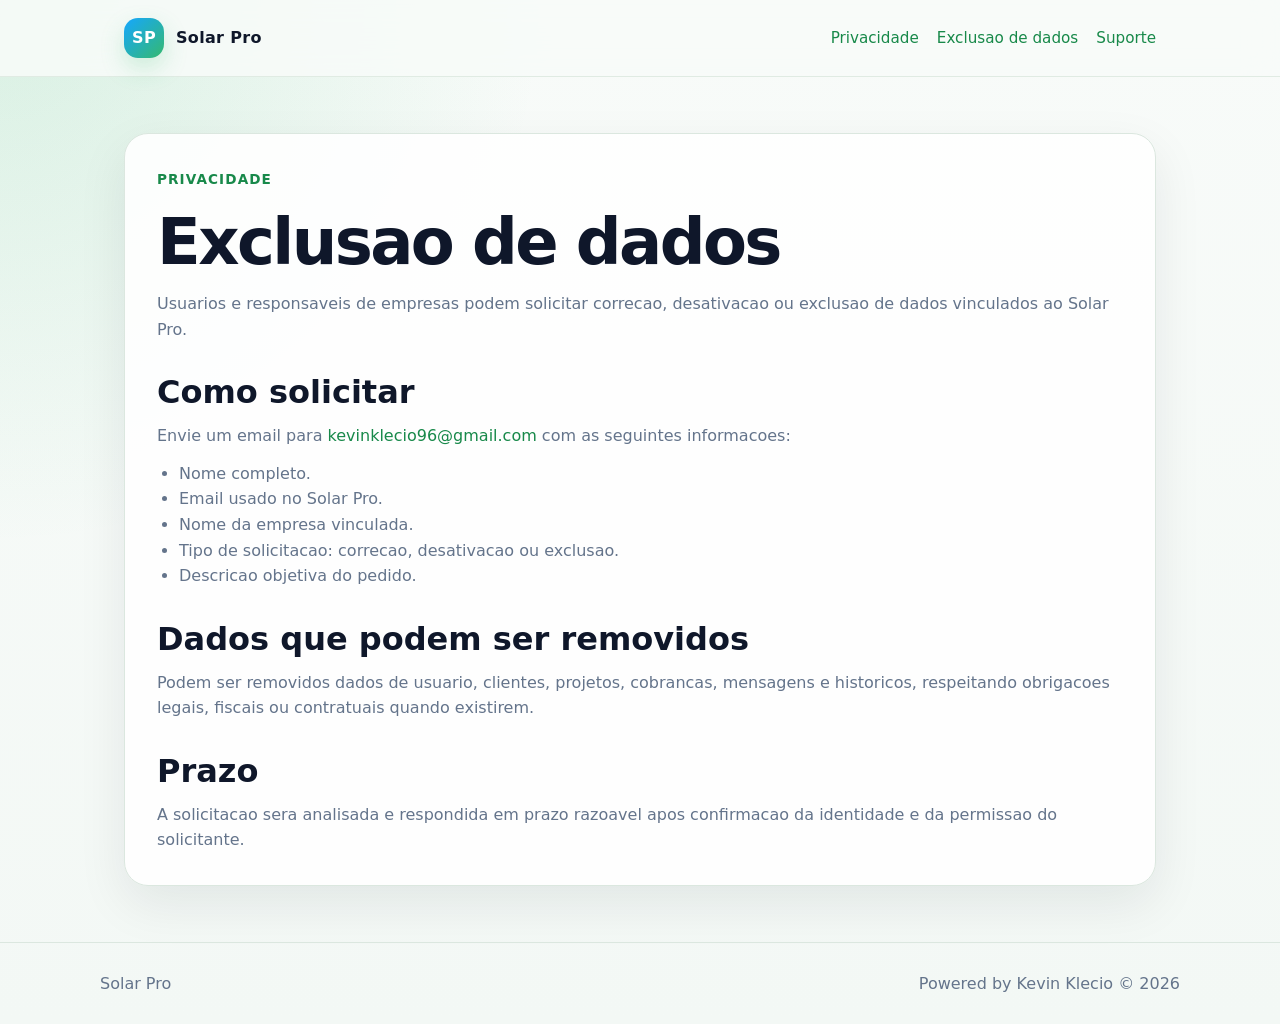
==== public_site/data-deletion.html @ aab795e5 "chore: initial commit - Solar Pro monorepo (mobile, admin, desktop, supabase)" ====
<!doctype html>
<html lang="pt-BR">
  <head>
    <meta charset="utf-8" />
    <meta name="viewport" content="width=device-width, initial-scale=1" />
    <meta name="description" content="Solicitacao de exclusao de dados do Solar Pro." />
    <title>Exclusao de Dados - Solar Pro</title>
    <link rel="stylesheet" href="./styles.css" />
  </head>
  <body>
    <header class="site-header">
      <nav class="nav" aria-label="Principal">
        <a class="brand" href="./index.html">
          <span class="brand-mark" aria-hidden="true">SP</span>
          <span>Solar Pro</span>
        </a>
        <div class="nav-links">
          <a href="./privacy.html">Privacidade</a>
          <a href="./data-deletion.html">Exclusao de dados</a>
          <a href="./support.html">Suporte</a>
        </div>
      </nav>
    </header>

    <main class="page">
      <section class="card content">
        <span class="eyebrow">Privacidade</span>
        <h1>Exclusao de dados</h1>
        <p>Usuarios e responsaveis de empresas podem solicitar correcao, desativacao ou exclusao de dados vinculados ao Solar Pro.</p>

        <h2>Como solicitar</h2>
        <p>Envie um email para <a href="mailto:kevinklecio96@gmail.com">kevinklecio96@gmail.com</a> com as seguintes informacoes:</p>
        <ul>
          <li>Nome completo.</li>
          <li>Email usado no Solar Pro.</li>
          <li>Nome da empresa vinculada.</li>
          <li>Tipo de solicitacao: correcao, desativacao ou exclusao.</li>
          <li>Descricao objetiva do pedido.</li>
        </ul>

        <h2>Dados que podem ser removidos</h2>
        <p>Podem ser removidos dados de usuario, clientes, projetos, cobrancas, mensagens e historicos, respeitando obrigacoes legais, fiscais ou contratuais quando existirem.</p>

        <h2>Prazo</h2>
        <p>A solicitacao sera analisada e respondida em prazo razoavel apos confirmacao da identidade e da permissao do solicitante.</p>
      </section>
    </main>

    <footer class="site-footer">
      <div class="site-footer-inner">
        <span>Solar Pro</span>
        <span>Powered by Kevin Klecio © 2026</span>
      </div>
    </footer>
  </body>
</html>
---- public_site/styles.css ----
:root {
  color-scheme: light;
  --bg: #f3f8f5;
  --surface: #ffffff;
  --surface-soft: #eef8f1;
  --text: #0f172a;
  --muted: #64748b;
  --line: #dbe7df;
  --green: #35b96f;
  --green-dark: #18894a;
  --blue: #0f4c81;
  --shadow: 0 18px 50px rgba(15, 23, 42, 0.08);
}

* {
  box-sizing: border-box;
}

body {
  margin: 0;
  font-family: Inter, ui-sans-serif, system-ui, -apple-system, BlinkMacSystemFont, "Segoe UI", sans-serif;
  background:
    radial-gradient(circle at top left, rgba(53, 185, 111, 0.16), transparent 34rem),
    linear-gradient(180deg, #f8fbf9 0%, var(--bg) 100%);
  color: var(--text);
  line-height: 1.6;
}

a {
  color: var(--green-dark);
  text-decoration: none;
}

a:hover {
  text-decoration: underline;
}

.site-header {
  position: sticky;
  top: 0;
  z-index: 10;
  border-bottom: 1px solid rgba(219, 231, 223, 0.82);
  background: rgba(248, 251, 249, 0.88);
  backdrop-filter: blur(16px);
}

.nav {
  max-width: 1080px;
  margin: 0 auto;
  padding: 18px 24px;
  display: flex;
  align-items: center;
  justify-content: space-between;
  gap: 18px;
}

.brand {
  display: flex;
  align-items: center;
  gap: 12px;
  color: var(--text);
  font-weight: 800;
  letter-spacing: 0.02em;
}

.brand-mark {
  width: 40px;
  height: 40px;
  border-radius: 14px;
  display: grid;
  place-items: center;
  color: #fff;
  background: linear-gradient(135deg, #15a7ff, var(--green));
  box-shadow: 0 10px 24px rgba(53, 185, 111, 0.22);
}

.nav-links {
  display: flex;
  align-items: center;
  gap: 18px;
  color: var(--muted);
  font-size: 0.95rem;
}

.hero,
.page {
  max-width: 1080px;
  margin: 0 auto;
  padding: 56px 24px;
}

.hero-grid {
  display: grid;
  grid-template-columns: minmax(0, 1.2fr) minmax(280px, 0.8fr);
  gap: 28px;
  align-items: stretch;
}

.eyebrow {
  color: var(--green-dark);
  font-size: 0.85rem;
  font-weight: 800;
  letter-spacing: 0.08em;
  text-transform: uppercase;
}

h1,
h2,
h3 {
  line-height: 1.15;
  margin: 0;
}

h1 {
  margin-top: 14px;
  font-size: clamp(2.2rem, 5vw, 4.6rem);
  letter-spacing: -0.04em;
}

h2 {
  margin-top: 32px;
  font-size: clamp(1.4rem, 3vw, 2rem);
}

h3 {
  margin-top: 24px;
  font-size: 1.15rem;
}

p {
  margin: 12px 0 0;
  color: var(--muted);
}

.lead {
  max-width: 700px;
  font-size: 1.14rem;
}

.card {
  border: 1px solid var(--line);
  border-radius: 24px;
  background: rgba(255, 255, 255, 0.9);
  box-shadow: var(--shadow);
}

.hero-card {
  padding: 26px;
}

.metric-list {
  display: grid;
  gap: 14px;
  margin-top: 24px;
}

.metric {
  display: flex;
  align-items: center;
  justify-content: space-between;
  gap: 18px;
  padding: 16px;
  border-radius: 18px;
  background: var(--surface-soft);
}

.metric strong {
  color: var(--text);
}

.actions {
  display: flex;
  flex-wrap: wrap;
  gap: 12px;
  margin-top: 28px;
}

.button {
  display: inline-flex;
  align-items: center;
  justify-content: center;
  min-height: 46px;
  padding: 0 18px;
  border-radius: 999px;
  font-weight: 800;
  text-decoration: none;
}

.button-primary {
  color: #fff;
  background: linear-gradient(135deg, var(--green), var(--green-dark));
  box-shadow: 0 14px 28px rgba(53, 185, 111, 0.2);
}

.button-secondary {
  color: var(--text);
  border: 1px solid var(--line);
  background: var(--surface);
}

.content {
  padding: 32px;
}

.content ul {
  margin: 12px 0 0;
  padding-left: 22px;
  color: var(--muted);
}

.notice {
  margin-top: 22px;
  padding: 18px;
  border-radius: 18px;
  border: 1px solid rgba(53, 185, 111, 0.28);
  background: rgba(53, 185, 111, 0.08);
}

.site-footer {
  border-top: 1px solid var(--line);
  padding: 28px 24px;
  color: var(--muted);
}

.site-footer-inner {
  max-width: 1080px;
  margin: 0 auto;
  display: flex;
  justify-content: space-between;
  gap: 16px;
  flex-wrap: wrap;
}

@media (max-width: 760px) {
  .nav {
    align-items: flex-start;
    flex-direction: column;
  }

  .nav-links {
    flex-wrap: wrap;
  }

  .hero,
  .page {
    padding: 36px 18px;
  }

  .hero-grid {
    grid-template-columns: 1fr;
  }

  .content,
  .hero-card {
    padding: 22px;
  }
}
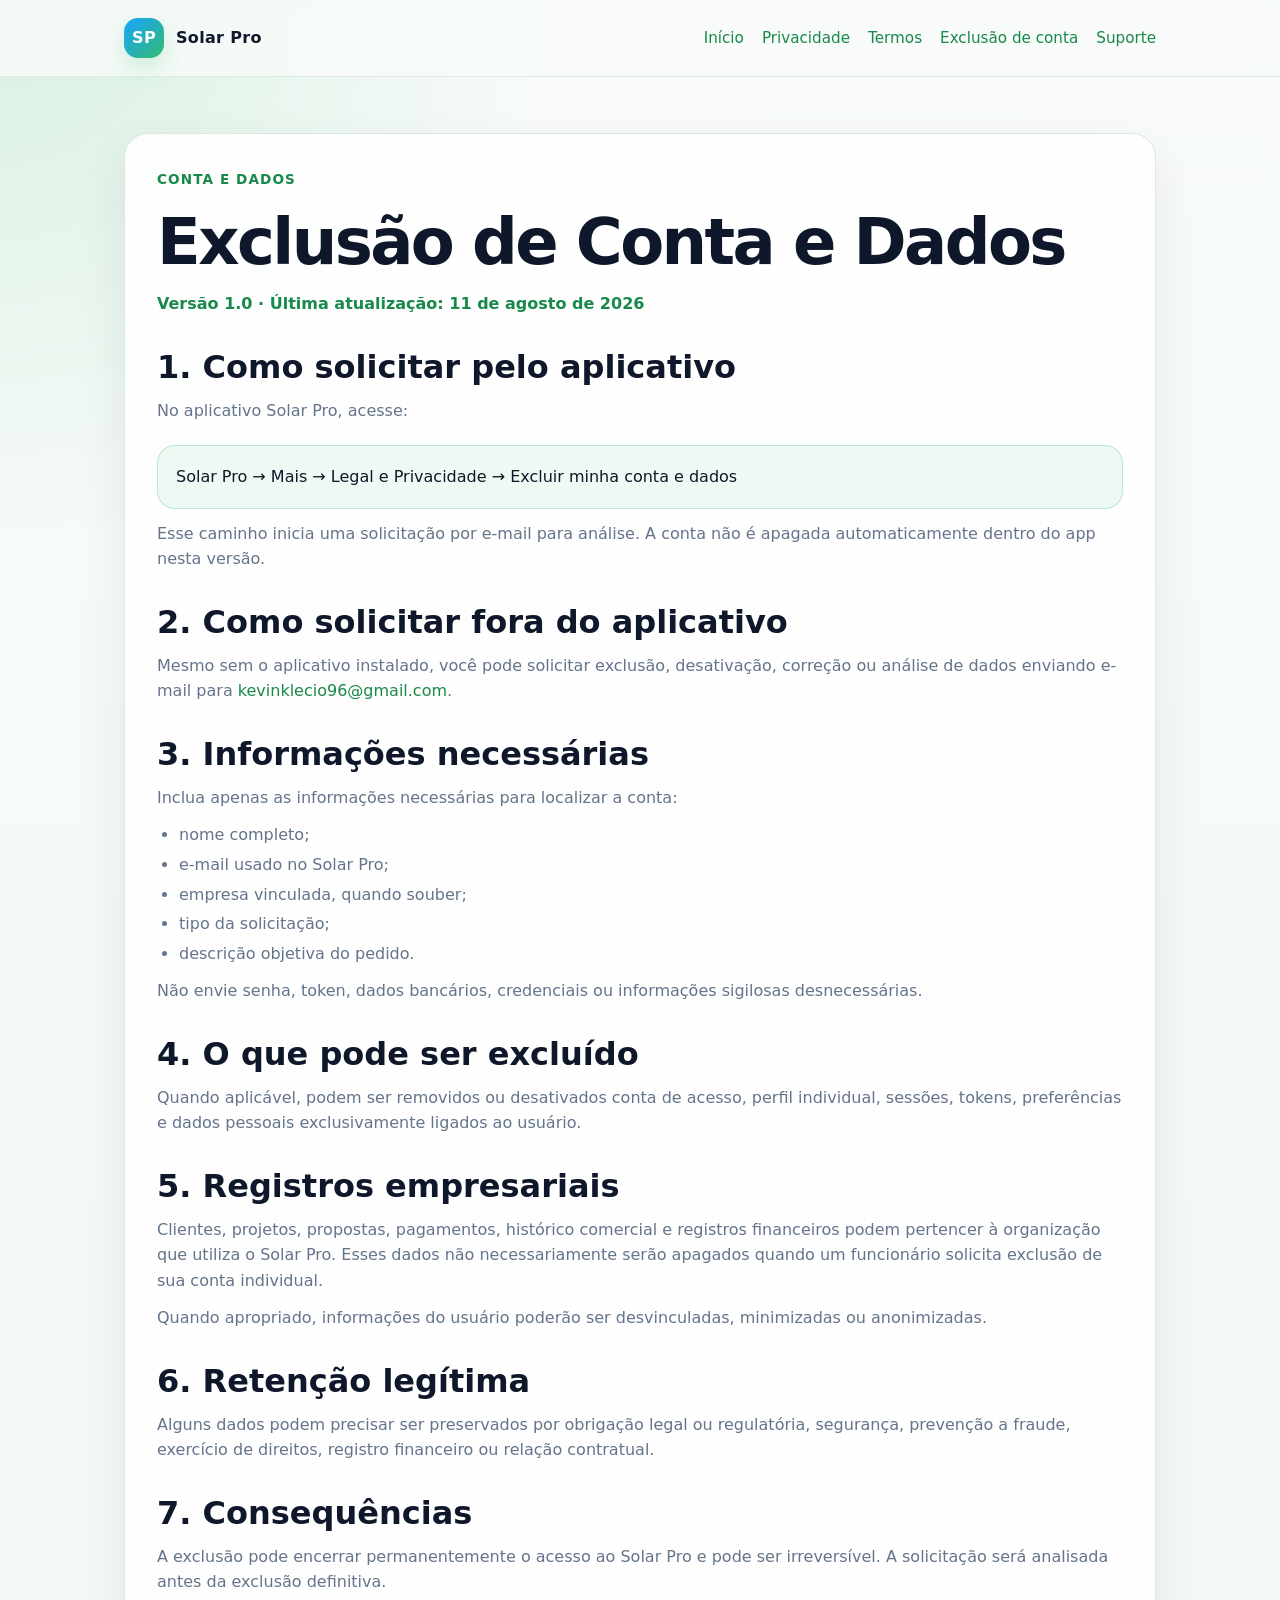
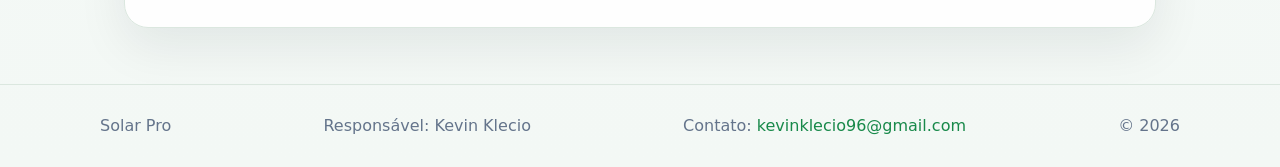
==== commit 0233f2e0: "feat: add legal privacy and account deletion flows" ====
--- a/public_site/data-deletion.html
+++ b/public_site/data-deletion.html
@@ -3,8 +3,8 @@
   <head>
     <meta charset="utf-8" />
     <meta name="viewport" content="width=device-width, initial-scale=1" />
-    <meta name="description" content="Solicitacao de exclusao de dados do Solar Pro." />
-    <title>Exclusao de Dados - Solar Pro</title>
+    <meta name="description" content="Exclusão de conta e dados do Solar Pro." />
+    <title>Exclusão de Conta e Dados - Solar Pro</title>
     <link rel="stylesheet" href="./styles.css" />
   </head>
   <body>
@@ -15,41 +15,107 @@
           <span>Solar Pro</span>
         </a>
         <div class="nav-links">
+          <a href="./index.html">Início</a>
           <a href="./privacy.html">Privacidade</a>
-          <a href="./data-deletion.html">Exclusao de dados</a>
+          <a href="./terms.html">Termos</a>
+          <a href="./data-deletion.html">Exclusão de conta</a>
           <a href="./support.html">Suporte</a>
         </div>
       </nav>
     </header>
 
     <main class="page">
-      <section class="card content">
-        <span class="eyebrow">Privacidade</span>
-        <h1>Exclusao de dados</h1>
-        <p>Usuarios e responsaveis de empresas podem solicitar correcao, desativacao ou exclusao de dados vinculados ao Solar Pro.</p>
+      <article class="card content">
+        <span class="eyebrow">Conta e dados</span>
+        <h1>Exclusão de Conta e Dados</h1>
+        <p class="document-meta">Versão 1.0 · Última atualização: 11 de agosto de 2026</p>
 
-        <h2>Como solicitar</h2>
-        <p>Envie um email para <a href="mailto:kevinklecio96@gmail.com">kevinklecio96@gmail.com</a> com as seguintes informacoes:</p>
-        <ul>
-          <li>Nome completo.</li>
-          <li>Email usado no Solar Pro.</li>
-          <li>Nome da empresa vinculada.</li>
-          <li>Tipo de solicitacao: correcao, desativacao ou exclusao.</li>
-          <li>Descricao objetiva do pedido.</li>
-        </ul>
+        <section>
+          <h2>1. Como solicitar pelo aplicativo</h2>
+          <p>No aplicativo Solar Pro, acesse:</p>
+          <div class="notice">
+            Solar Pro → Mais → Legal e Privacidade → Excluir minha conta e dados
+          </div>
+          <p>
+            Esse caminho inicia uma solicitação por e-mail para análise. A conta
+            não é apagada automaticamente dentro do app nesta versão.
+          </p>
+        </section>
 
-        <h2>Dados que podem ser removidos</h2>
-        <p>Podem ser removidos dados de usuario, clientes, projetos, cobrancas, mensagens e historicos, respeitando obrigacoes legais, fiscais ou contratuais quando existirem.</p>
+        <section>
+          <h2>2. Como solicitar fora do aplicativo</h2>
+          <p>
+            Mesmo sem o aplicativo instalado, você pode solicitar exclusão,
+            desativação, correção ou análise de dados enviando e-mail para
+            <a href="mailto:kevinklecio96@gmail.com">kevinklecio96@gmail.com</a>.
+          </p>
+        </section>
 
-        <h2>Prazo</h2>
-        <p>A solicitacao sera analisada e respondida em prazo razoavel apos confirmacao da identidade e da permissao do solicitante.</p>
-      </section>
+        <section>
+          <h2>3. Informações necessárias</h2>
+          <p>Inclua apenas as informações necessárias para localizar a conta:</p>
+          <ul>
+            <li>nome completo;</li>
+            <li>e-mail usado no Solar Pro;</li>
+            <li>empresa vinculada, quando souber;</li>
+            <li>tipo da solicitação;</li>
+            <li>descrição objetiva do pedido.</li>
+          </ul>
+          <p>
+            Não envie senha, token, dados bancários, credenciais ou informações
+            sigilosas desnecessárias.
+          </p>
+        </section>
+
+        <section>
+          <h2>4. O que pode ser excluído</h2>
+          <p>
+            Quando aplicável, podem ser removidos ou desativados conta de acesso,
+            perfil individual, sessões, tokens, preferências e dados pessoais
+            exclusivamente ligados ao usuário.
+          </p>
+        </section>
+
+        <section>
+          <h2>5. Registros empresariais</h2>
+          <p>
+            Clientes, projetos, propostas, pagamentos, histórico comercial e
+            registros financeiros podem pertencer à organização que utiliza o
+            Solar Pro. Esses dados não necessariamente serão apagados quando um
+            funcionário solicita exclusão de sua conta individual.
+          </p>
+          <p>
+            Quando apropriado, informações do usuário poderão ser desvinculadas,
+            minimizadas ou anonimizadas.
+          </p>
+        </section>
+
+        <section>
+          <h2>6. Retenção legítima</h2>
+          <p>
+            Alguns dados podem precisar ser preservados por obrigação legal ou
+            regulatória, segurança, prevenção a fraude, exercício de direitos,
+            registro financeiro ou relação contratual.
+          </p>
+        </section>
+
+        <section>
+          <h2>7. Consequências</h2>
+          <p>
+            A exclusão pode encerrar permanentemente o acesso ao Solar Pro e pode
+            ser irreversível. A solicitação será analisada antes da exclusão
+            definitiva.
+          </p>
+        </section>
+      </article>
     </main>
 
     <footer class="site-footer">
       <div class="site-footer-inner">
         <span>Solar Pro</span>
-        <span>Powered by Kevin Klecio © 2026</span>
+        <span>Responsável: Kevin Klecio</span>
+        <span>Contato: <a href="mailto:kevinklecio96@gmail.com">kevinklecio96@gmail.com</a></span>
+        <span>© 2026</span>
       </div>
     </footer>
   </body>
--- a/public_site/styles.css
+++ b/public_site/styles.css
@@ -77,6 +77,8 @@
 .nav-links {
   display: flex;
   align-items: center;
+  justify-content: flex-end;
+  flex-wrap: wrap;
   gap: 18px;
   color: var(--muted);
   font-size: 0.95rem;
@@ -94,6 +96,24 @@
   grid-template-columns: minmax(0, 1.2fr) minmax(280px, 0.8fr);
   gap: 28px;
   align-items: stretch;
+}
+
+.document-grid {
+  display: grid;
+  grid-template-columns: repeat(2, minmax(0, 1fr));
+  gap: 18px;
+  margin-top: 28px;
+}
+
+.document-card {
+  display: block;
+  padding: 24px;
+  color: var(--text);
+}
+
+.document-card:hover {
+  text-decoration: none;
+  transform: translateY(-1px);
 }
 
 .eyebrow {
@@ -132,6 +152,11 @@
   color: var(--muted);
 }
 
+.document-meta {
+  color: var(--green-dark);
+  font-weight: 700;
+}
+
 .lead {
   max-width: 700px;
   font-size: 1.14rem;
@@ -202,10 +227,18 @@
   padding: 32px;
 }
 
+.content section + section {
+  margin-top: 8px;
+}
+
 .content ul {
   margin: 12px 0 0;
   padding-left: 22px;
   color: var(--muted);
+}
+
+.content li + li {
+  margin-top: 4px;
 }
 
 .notice {
@@ -250,8 +283,16 @@
     grid-template-columns: 1fr;
   }
 
+  .document-grid {
+    grid-template-columns: 1fr;
+  }
+
   .content,
   .hero-card {
     padding: 22px;
   }
-}
+
+  .document-card {
+    padding: 20px;
+  }
+}
